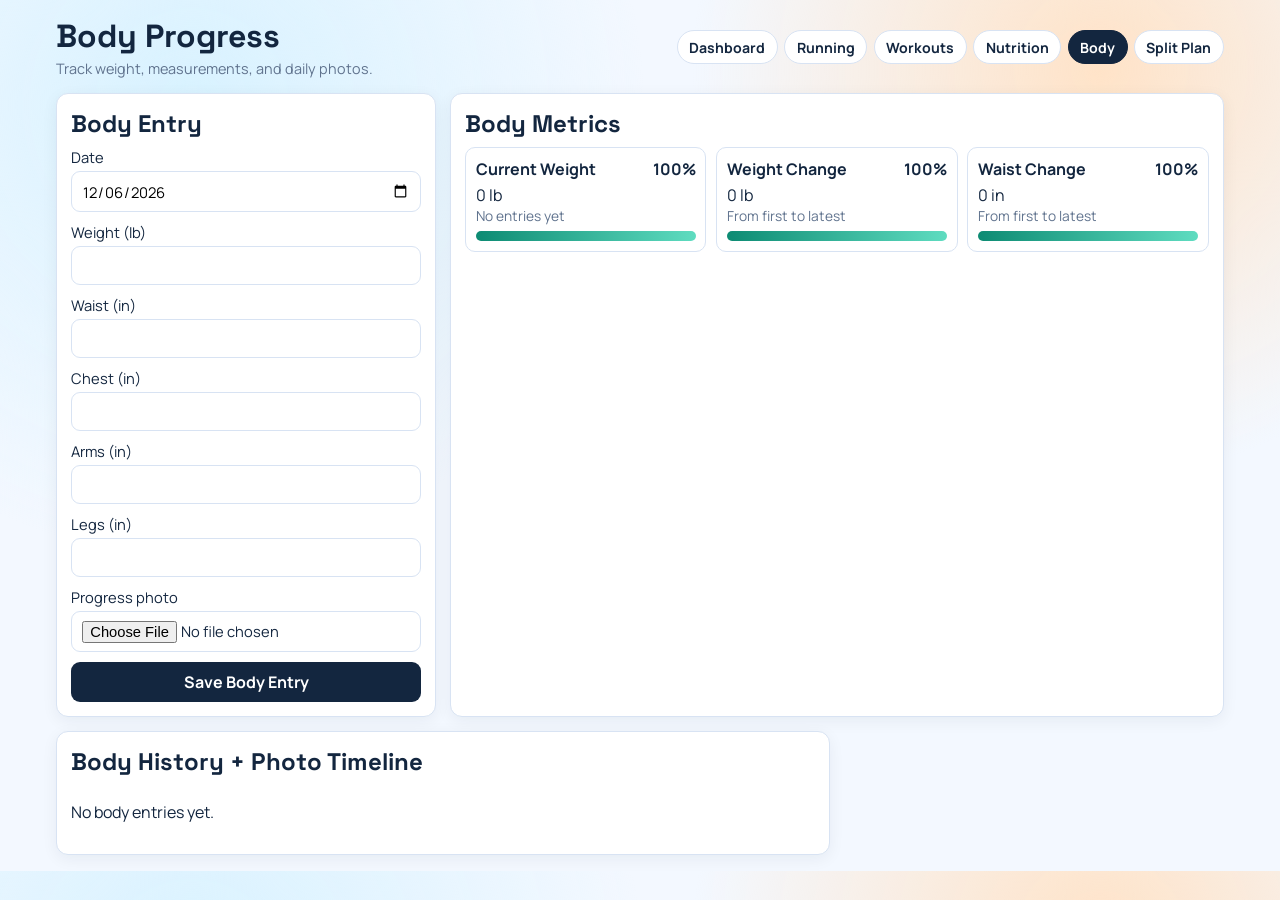
==== body.html @ 60f19828 "Expand app into multi-page training system" ====
<!DOCTYPE html>
<html lang="en">
<head>
  <meta charset="UTF-8" />
  <meta name="viewport" content="width=device-width, initial-scale=1.0" />
  <title>FitTrack Body Progress</title>
  <link rel="preconnect" href="https://fonts.googleapis.com" />
  <link rel="preconnect" href="https://fonts.gstatic.com" crossorigin />
  <link href="https://fonts.googleapis.com/css2?family=Space+Grotesk:wght@400;500;700&family=Manrope:wght@400;600;700&display=swap" rel="stylesheet" />
  <link rel="stylesheet" href="styles.css" />
</head>
<body data-page="body">
  <div class="app-shell">
    <header class="topbar">
      <div class="brand">
        <h1>Body Progress</h1>
        <p>Track weight, measurements, and daily photos.</p>
      </div>
      <nav class="nav">
        <a href="index.html" data-page="dashboard">Dashboard</a>
        <a href="running.html" data-page="running">Running</a>
        <a href="workouts.html" data-page="workouts">Workouts</a>
        <a href="nutrition.html" data-page="nutrition">Nutrition</a>
        <a href="body.html" data-page="body">Body</a>
        <a href="plan.html" data-page="plan">Split Plan</a>
      </nav>
    </header>

    <main class="grid">
      <section class="panel">
        <h2>Body Entry</h2>
        <form id="bodyForm" class="stack">
          <label>Date<input type="date" id="bodyDate" required /></label>
          <label>Weight (lb)<input type="number" id="bodyWeight" min="0" step="0.1" required /></label>
          <label>Waist (in)<input type="number" id="bodyWaist" min="0" step="0.1" /></label>
          <label>Chest (in)<input type="number" id="bodyChest" min="0" step="0.1" /></label>
          <label>Arms (in)<input type="number" id="bodyArms" min="0" step="0.1" /></label>
          <label>Legs (in)<input type="number" id="bodyLegs" min="0" step="0.1" /></label>
          <label>Progress photo<input type="file" id="bodyPhoto" accept="image/*" /></label>
          <button type="submit">Save Body Entry</button>
        </form>
      </section>

      <section class="panel span-2">
        <h2>Body Metrics</h2>
        <div id="bodyMetrics" class="metrics"></div>
      </section>

      <section class="panel span-2">
        <h2>Body History + Photo Timeline</h2>
        <div id="bodyHistory" class="list"></div>
      </section>
    </main>
  </div>

  <script src="app.js"></script>
</body>
</html>
---- styles.css ----
:root {
  --bg: #f3f8ff;
  --panel: #ffffff;
  --ink: #13263f;
  --muted: #60738e;
  --line: #d8e3f3;
  --accent: #0d8b73;
  --accent-2: #e76f1f;
  --danger: #b42318;
}

* {
  box-sizing: border-box;
}

body {
  margin: 0;
  font-family: "Manrope", sans-serif;
  color: var(--ink);
  background:
    radial-gradient(circle at 15% 12%, #d8f2ff 0%, transparent 34%),
    radial-gradient(circle at 86% 8%, #ffe3c8 0%, transparent 30%),
    var(--bg);
}

a {
  color: inherit;
}

.app-shell {
  max-width: 1200px;
  margin: 0 auto;
  padding: 1rem;
}

.topbar {
  display: flex;
  flex-wrap: wrap;
  gap: 0.75rem;
  align-items: center;
  justify-content: space-between;
  margin-bottom: 0.9rem;
}

.brand h1 {
  margin: 0;
  font-family: "Space Grotesk", sans-serif;
}

.brand p {
  margin: 0.2rem 0 0;
  color: var(--muted);
  font-size: 0.9rem;
}

.nav {
  display: flex;
  flex-wrap: wrap;
  gap: 0.4rem;
}

.nav a {
  text-decoration: none;
  border: 1px solid var(--line);
  background: #fff;
  border-radius: 999px;
  padding: 0.42rem 0.72rem;
  font-size: 0.88rem;
  font-weight: 700;
}

.nav a.active {
  background: var(--ink);
  color: #fff;
  border-color: var(--ink);
}

.grid {
  display: grid;
  grid-template-columns: repeat(auto-fit, minmax(300px, 1fr));
  gap: 0.85rem;
}

.panel {
  background: var(--panel);
  border: 1px solid var(--line);
  border-radius: 12px;
  padding: 0.9rem;
  box-shadow: 0 4px 16px rgba(18, 38, 58, 0.06);
}

.panel h2,
.panel h3 {
  margin: 0 0 0.5rem;
  font-family: "Space Grotesk", sans-serif;
}

.panel h3 {
  color: var(--accent);
  font-size: 1rem;
}

.span-2 {
  grid-column: span 2;
}

.stack {
  display: grid;
  gap: 0.62rem;
}

label {
  display: grid;
  gap: 0.28rem;
  font-size: 0.92rem;
}

input,
select,
textarea,
button {
  font: inherit;
  border-radius: 9px;
}

input,
select,
textarea {
  border: 1px solid var(--line);
  padding: 0.52rem 0.62rem;
  background: #fff;
}

button {
  border: none;
  padding: 0.56rem 0.82rem;
  background: var(--ink);
  color: #fff;
  font-weight: 700;
  cursor: pointer;
}

button.secondary {
  background: #1f4f8a;
}

button.danger {
  background: var(--danger);
}

.metrics {
  display: grid;
  grid-template-columns: repeat(auto-fit, minmax(220px, 1fr));
  gap: 0.62rem;
}

.metric {
  border: 1px solid var(--line);
  border-radius: 10px;
  padding: 0.6rem;
}

.metric-head {
  display: flex;
  justify-content: space-between;
  font-weight: 700;
  margin-bottom: 0.3rem;
}

.metric-sub {
  font-size: 0.86rem;
  color: var(--muted);
  margin-bottom: 0.38rem;
}

.bar {
  height: 10px;
  background: #eaf1fb;
  border-radius: 999px;
  overflow: hidden;
}

.fill {
  height: 100%;
  background: linear-gradient(90deg, #0d8b73, #5fdcc0);
}

.list {
  display: grid;
  gap: 0.52rem;
}

.card {
  border: 1px solid var(--line);
  border-left: 4px solid var(--accent-2);
  border-radius: 9px;
  padding: 0.54rem;
  background: #fcfeff;
}

.card-title {
  font-weight: 700;
  margin-bottom: 0.18rem;
}

.subtle {
  color: var(--muted);
  font-size: 0.86rem;
}

.row-head {
  display: flex;
  justify-content: space-between;
  align-items: center;
  gap: 0.45rem;
  margin-bottom: 0.42rem;
}

.exercise-rows {
  display: grid;
  gap: 0.42rem;
}

.exercise-row {
  display: grid;
  grid-template-columns: 1.2fr 0.8fr 0.6fr 0.5fr 0.5fr auto;
  gap: 0.35rem;
}

.table-wrap {
  overflow-x: auto;
}

table {
  border-collapse: collapse;
  width: 100%;
  min-width: 840px;
}

th,
td {
  border: 1px solid var(--line);
  padding: 0.42rem;
  text-align: center;
  font-size: 0.88rem;
}

th {
  background: #f2f8ff;
}

.today-cell {
  background: #e7faf4;
}

.current-row td {
  background: #fff7ec;
}

.photo-grid {
  display: grid;
  grid-template-columns: repeat(auto-fit, minmax(120px, 1fr));
  gap: 0.5rem;
}

.photo-grid img {
  width: 100%;
  height: 130px;
  object-fit: cover;
  border-radius: 10px;
  border: 1px solid var(--line);
}

@media (max-width: 960px) {
  .span-2 {
    grid-column: span 1;
  }

  .exercise-row {
    grid-template-columns: 1fr 1fr;
  }
}
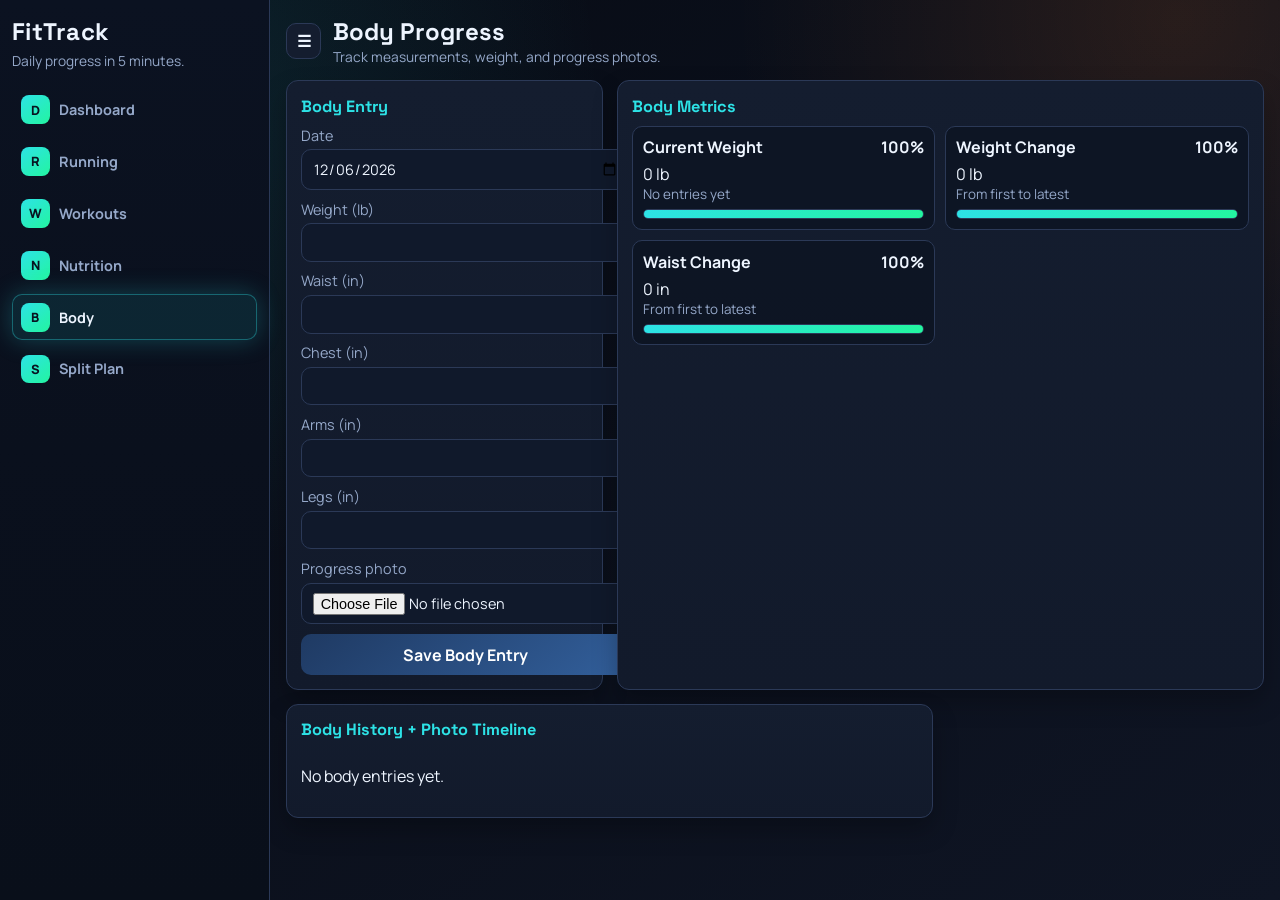
==== commit 7e199000: "Add dark sidebar UI and AI workout goal coach" ====
--- a/body.html
+++ b/body.html
@@ -11,46 +11,58 @@
 </head>
 <body data-page="body">
   <div class="app-shell">
-    <header class="topbar">
-      <div class="brand">
-        <h1>Body Progress</h1>
-        <p>Track weight, measurements, and daily photos.</p>
+    <aside class="sidebar" id="sidebar">
+      <div class="sidebar-brand">
+        <h1>FitTrack</h1>
+        <p>Daily progress in 5 minutes.</p>
       </div>
-      <nav class="nav">
-        <a href="index.html" data-page="dashboard">Dashboard</a>
-        <a href="running.html" data-page="running">Running</a>
-        <a href="workouts.html" data-page="workouts">Workouts</a>
-        <a href="nutrition.html" data-page="nutrition">Nutrition</a>
-        <a href="body.html" data-page="body">Body</a>
-        <a href="plan.html" data-page="plan">Split Plan</a>
+      <nav class="side-nav">
+        <a href="index.html" data-page="dashboard"><span class="nav-badge">D</span><span class="nav-label">Dashboard</span></a>
+        <a href="running.html" data-page="running"><span class="nav-badge">R</span><span class="nav-label">Running</span></a>
+        <a href="workouts.html" data-page="workouts"><span class="nav-badge">W</span><span class="nav-label">Workouts</span></a>
+        <a href="nutrition.html" data-page="nutrition"><span class="nav-badge">N</span><span class="nav-label">Nutrition</span></a>
+        <a href="body.html" data-page="body"><span class="nav-badge">B</span><span class="nav-label">Body</span></a>
+        <a href="plan.html" data-page="plan"><span class="nav-badge">S</span><span class="nav-label">Split Plan</span></a>
       </nav>
-    </header>
+    </aside>
 
-    <main class="grid">
-      <section class="panel">
-        <h2>Body Entry</h2>
-        <form id="bodyForm" class="stack">
-          <label>Date<input type="date" id="bodyDate" required /></label>
-          <label>Weight (lb)<input type="number" id="bodyWeight" min="0" step="0.1" required /></label>
-          <label>Waist (in)<input type="number" id="bodyWaist" min="0" step="0.1" /></label>
-          <label>Chest (in)<input type="number" id="bodyChest" min="0" step="0.1" /></label>
-          <label>Arms (in)<input type="number" id="bodyArms" min="0" step="0.1" /></label>
-          <label>Legs (in)<input type="number" id="bodyLegs" min="0" step="0.1" /></label>
-          <label>Progress photo<input type="file" id="bodyPhoto" accept="image/*" /></label>
-          <button type="submit">Save Body Entry</button>
-        </form>
-      </section>
+    <div class="sidebar-overlay" id="sidebarOverlay"></div>
 
-      <section class="panel span-2">
-        <h2>Body Metrics</h2>
-        <div id="bodyMetrics" class="metrics"></div>
-      </section>
+    <div class="content-shell">
+      <header class="page-header">
+        <button type="button" class="icon-btn" id="sidebarToggle">☰</button>
+        <div>
+          <h2>Body Progress</h2>
+          <p class="subtle">Track measurements, weight, and progress photos.</p>
+        </div>
+      </header>
 
-      <section class="panel span-2">
-        <h2>Body History + Photo Timeline</h2>
-        <div id="bodyHistory" class="list"></div>
-      </section>
-    </main>
+      <main class="grid">
+        <section class="panel">
+          <h3>Body Entry</h3>
+          <form id="bodyForm" class="stack">
+            <label>Date<input type="date" id="bodyDate" required /></label>
+            <label>Weight (lb)<input type="number" id="bodyWeight" min="0" step="0.1" required /></label>
+            <label>Waist (in)<input type="number" id="bodyWaist" min="0" step="0.1" /></label>
+            <label>Chest (in)<input type="number" id="bodyChest" min="0" step="0.1" /></label>
+            <label>Arms (in)<input type="number" id="bodyArms" min="0" step="0.1" /></label>
+            <label>Legs (in)<input type="number" id="bodyLegs" min="0" step="0.1" /></label>
+            <label>Progress photo<input type="file" id="bodyPhoto" accept="image/*" /></label>
+            <button type="submit">Save Body Entry</button>
+          </form>
+        </section>
+
+        <section class="panel span-2">
+          <h3>Body Metrics</h3>
+          <div id="bodyMetrics" class="metrics"></div>
+        </section>
+
+        <section class="panel span-2">
+          <h3>Body History + Photo Timeline</h3>
+          <div id="bodyHistory" class="list"></div>
+        </section>
+      </main>
+    </div>
   </div>
 
   <script src="app.js"></script>
--- a/styles.css
+++ b/styles.css
@@ -1,26 +1,32 @@
 :root {
-  --bg: #f3f8ff;
-  --panel: #ffffff;
-  --ink: #13263f;
-  --muted: #60738e;
-  --line: #d8e3f3;
-  --accent: #0d8b73;
-  --accent-2: #e76f1f;
-  --danger: #b42318;
+  --bg: #070b14;
+  --bg-2: #0f1524;
+  --panel: #141d2f;
+  --panel-2: #1b2740;
+  --ink: #eef5ff;
+  --muted: #95a8c9;
+  --line: #2b3957;
+  --accent: #2de2e6;
+  --accent-2: #ff7a1a;
+  --accent-3: #23f5a0;
+  --danger: #ff4d6d;
+  --glow: 0 0 24px rgba(45, 226, 230, 0.25);
 }
 
 * {
   box-sizing: border-box;
 }
 
+html,
 body {
   margin: 0;
+  min-height: 100%;
   font-family: "Manrope", sans-serif;
   color: var(--ink);
   background:
-    radial-gradient(circle at 15% 12%, #d8f2ff 0%, transparent 34%),
-    radial-gradient(circle at 86% 8%, #ffe3c8 0%, transparent 30%),
-    var(--bg);
+    radial-gradient(circle at 8% 10%, rgba(45, 226, 230, 0.12) 0%, transparent 35%),
+    radial-gradient(circle at 92% 2%, rgba(255, 122, 26, 0.12) 0%, transparent 30%),
+    linear-gradient(145deg, var(--bg), var(--bg-2));
 }
 
 a {
@@ -28,51 +34,108 @@
 }
 
 .app-shell {
-  max-width: 1200px;
-  margin: 0 auto;
-  padding: 1rem;
-}
-
-.topbar {
   display: flex;
-  flex-wrap: wrap;
-  gap: 0.75rem;
-  align-items: center;
-  justify-content: space-between;
-  margin-bottom: 0.9rem;
-}
-
-.brand h1 {
+  min-height: 100vh;
+}
+
+.sidebar {
+  width: 270px;
+  background: linear-gradient(180deg, #0b1221, #0a101d 50%, #090f1a);
+  border-right: 1px solid var(--line);
+  padding: 1rem 0.75rem;
+  position: sticky;
+  top: 0;
+  height: 100vh;
+  z-index: 40;
+  transition: width 0.25s ease;
+}
+
+.sidebar-brand h1 {
   margin: 0;
   font-family: "Space Grotesk", sans-serif;
-}
-
-.brand p {
-  margin: 0.2rem 0 0;
+  letter-spacing: 0.02em;
+}
+
+.sidebar-brand p {
+  margin: 0.28rem 0 1rem;
   color: var(--muted);
+  font-size: 0.86rem;
+}
+
+.side-nav {
+  display: grid;
+  gap: 0.36rem;
+}
+
+.side-nav a {
+  display: flex;
+  align-items: center;
+  gap: 0.55rem;
+  text-decoration: none;
+  border: 1px solid transparent;
+  border-radius: 10px;
+  padding: 0.48rem 0.5rem;
+  color: var(--muted);
+  transition: all 0.2s ease;
+}
+
+.side-nav a:hover {
+  border-color: var(--line);
+  color: var(--ink);
+}
+
+.side-nav a.active {
+  border-color: rgba(45, 226, 230, 0.35);
+  color: var(--ink);
+  background: rgba(45, 226, 230, 0.1);
+  box-shadow: var(--glow);
+}
+
+.nav-badge {
+  width: 1.8rem;
+  height: 1.8rem;
+  border-radius: 8px;
+  display: grid;
+  place-items: center;
+  font-size: 0.8rem;
+  font-weight: 800;
+  color: #081320;
+  background: linear-gradient(140deg, var(--accent), var(--accent-3));
+}
+
+.nav-label {
+  font-weight: 700;
   font-size: 0.9rem;
 }
 
-.nav {
+.content-shell {
+  flex: 1;
+  padding: 1rem;
+  max-width: 1320px;
+}
+
+.page-header {
   display: flex;
-  flex-wrap: wrap;
-  gap: 0.4rem;
-}
-
-.nav a {
-  text-decoration: none;
-  border: 1px solid var(--line);
-  background: #fff;
-  border-radius: 999px;
-  padding: 0.42rem 0.72rem;
-  font-size: 0.88rem;
-  font-weight: 700;
-}
-
-.nav a.active {
-  background: var(--ink);
-  color: #fff;
-  border-color: var(--ink);
+  align-items: center;
+  gap: 0.75rem;
+  margin-bottom: 0.9rem;
+}
+
+.page-header h2 {
+  margin: 0;
+  font-family: "Space Grotesk", sans-serif;
+}
+
+.icon-btn {
+  border: 1px solid var(--line);
+  background: var(--panel);
+  color: var(--ink);
+  border-radius: 10px;
+  width: 2.2rem;
+  height: 2.2rem;
+  cursor: pointer;
+  font-size: 1rem;
+  padding: 0;
 }
 
 .grid {
@@ -82,22 +145,18 @@
 }
 
 .panel {
-  background: var(--panel);
+  background: linear-gradient(180deg, var(--panel), #121a2b);
   border: 1px solid var(--line);
   border-radius: 12px;
   padding: 0.9rem;
-  box-shadow: 0 4px 16px rgba(18, 38, 58, 0.06);
-}
-
-.panel h2,
+  box-shadow: 0 12px 24px rgba(0, 0, 0, 0.25);
+}
+
 .panel h3 {
-  margin: 0 0 0.5rem;
+  margin: 0 0 0.55rem;
   font-family: "Space Grotesk", sans-serif;
-}
-
-.panel h3 {
+  font-size: 1.02rem;
   color: var(--accent);
-  font-size: 1rem;
 }
 
 .span-2 {
@@ -111,8 +170,9 @@
 
 label {
   display: grid;
-  gap: 0.28rem;
-  font-size: 0.92rem;
+  gap: 0.3rem;
+  font-size: 0.9rem;
+  color: var(--muted);
 }
 
 input,
@@ -120,32 +180,37 @@
 textarea,
 button {
   font: inherit;
-  border-radius: 9px;
+  border-radius: 10px;
 }
 
 input,
 select,
 textarea {
   border: 1px solid var(--line);
-  padding: 0.52rem 0.62rem;
-  background: #fff;
+  padding: 0.54rem 0.64rem;
+  color: var(--ink);
+  background: #10192b;
+}
+
+input[readonly] {
+  opacity: 0.85;
 }
 
 button {
   border: none;
-  padding: 0.56rem 0.82rem;
-  background: var(--ink);
+  padding: 0.58rem 0.84rem;
+  background: linear-gradient(140deg, #1f3a63, #325f9b);
   color: #fff;
   font-weight: 700;
   cursor: pointer;
 }
 
 button.secondary {
-  background: #1f4f8a;
+  background: linear-gradient(140deg, #0d8b73, #23b98b);
 }
 
 button.danger {
-  background: var(--danger);
+  background: linear-gradient(140deg, #8e2439, var(--danger));
 }
 
 .metrics {
@@ -157,7 +222,8 @@
 .metric {
   border: 1px solid var(--line);
   border-radius: 10px;
-  padding: 0.6rem;
+  padding: 0.62rem;
+  background: rgba(9, 16, 28, 0.55);
 }
 
 .metric-head {
@@ -168,42 +234,44 @@
 }
 
 .metric-sub {
-  font-size: 0.86rem;
+  font-size: 0.84rem;
   color: var(--muted);
   margin-bottom: 0.38rem;
 }
 
 .bar {
   height: 10px;
-  background: #eaf1fb;
+  background: #0c1629;
   border-radius: 999px;
   overflow: hidden;
+  border: 1px solid var(--line);
 }
 
 .fill {
   height: 100%;
-  background: linear-gradient(90deg, #0d8b73, #5fdcc0);
+  background: linear-gradient(90deg, var(--accent), var(--accent-3));
 }
 
 .list {
   display: grid;
-  gap: 0.52rem;
+  gap: 0.54rem;
 }
 
 .card {
   border: 1px solid var(--line);
   border-left: 4px solid var(--accent-2);
-  border-radius: 9px;
-  padding: 0.54rem;
-  background: #fcfeff;
+  border-radius: 10px;
+  padding: 0.56rem;
+  background: rgba(10, 18, 33, 0.72);
 }
 
 .card-title {
   font-weight: 700;
-  margin-bottom: 0.18rem;
+  margin-bottom: 0.2rem;
 }
 
 .subtle {
+  margin: 0;
   color: var(--muted);
   font-size: 0.86rem;
 }
@@ -212,19 +280,30 @@
   display: flex;
   justify-content: space-between;
   align-items: center;
+  gap: 0.5rem;
+  margin-bottom: 0.44rem;
+}
+
+.exercise-rows {
+  display: grid;
   gap: 0.45rem;
-  margin-bottom: 0.42rem;
-}
-
-.exercise-rows {
-  display: grid;
-  gap: 0.42rem;
 }
 
 .exercise-row {
   display: grid;
   grid-template-columns: 1.2fr 0.8fr 0.6fr 0.5fr 0.5fr auto;
   gap: 0.35rem;
+}
+
+.ai-goal-grid {
+  display: grid;
+  grid-template-columns: repeat(auto-fit, minmax(170px, 1fr));
+  gap: 0.5rem;
+  margin-top: 0.5rem;
+}
+
+.ai-goal-grid label {
+  font-size: 0.82rem;
 }
 
 .table-wrap {
@@ -246,15 +325,15 @@
 }
 
 th {
-  background: #f2f8ff;
+  background: #121d31;
 }
 
 .today-cell {
-  background: #e7faf4;
+  background: rgba(45, 226, 230, 0.12);
 }
 
 .current-row td {
-  background: #fff7ec;
+  background: rgba(255, 122, 26, 0.1);
 }
 
 .photo-grid {
@@ -271,7 +350,57 @@
   border: 1px solid var(--line);
 }
 
-@media (max-width: 960px) {
+.sidebar-overlay {
+  display: none;
+}
+
+body.sidebar-collapsed .sidebar {
+  width: 84px;
+}
+
+body.sidebar-collapsed .sidebar-brand p,
+body.sidebar-collapsed .nav-label {
+  display: none;
+}
+
+body.sidebar-collapsed .side-nav a {
+  justify-content: center;
+}
+
+@media (max-width: 1024px) {
+  .sidebar {
+    position: fixed;
+    transform: translateX(-110%);
+    width: 260px;
+  }
+
+  body.sidebar-open .sidebar {
+    transform: translateX(0);
+  }
+
+  .sidebar-overlay {
+    display: block;
+    position: fixed;
+    inset: 0;
+    background: rgba(3, 6, 12, 0.6);
+    opacity: 0;
+    pointer-events: none;
+    transition: opacity 0.2s ease;
+    z-index: 20;
+  }
+
+  body.sidebar-open .sidebar-overlay {
+    opacity: 1;
+    pointer-events: auto;
+  }
+
+  .content-shell {
+    width: 100%;
+    padding: 0.85rem;
+  }
+}
+
+@media (max-width: 900px) {
   .span-2 {
     grid-column: span 1;
   }
